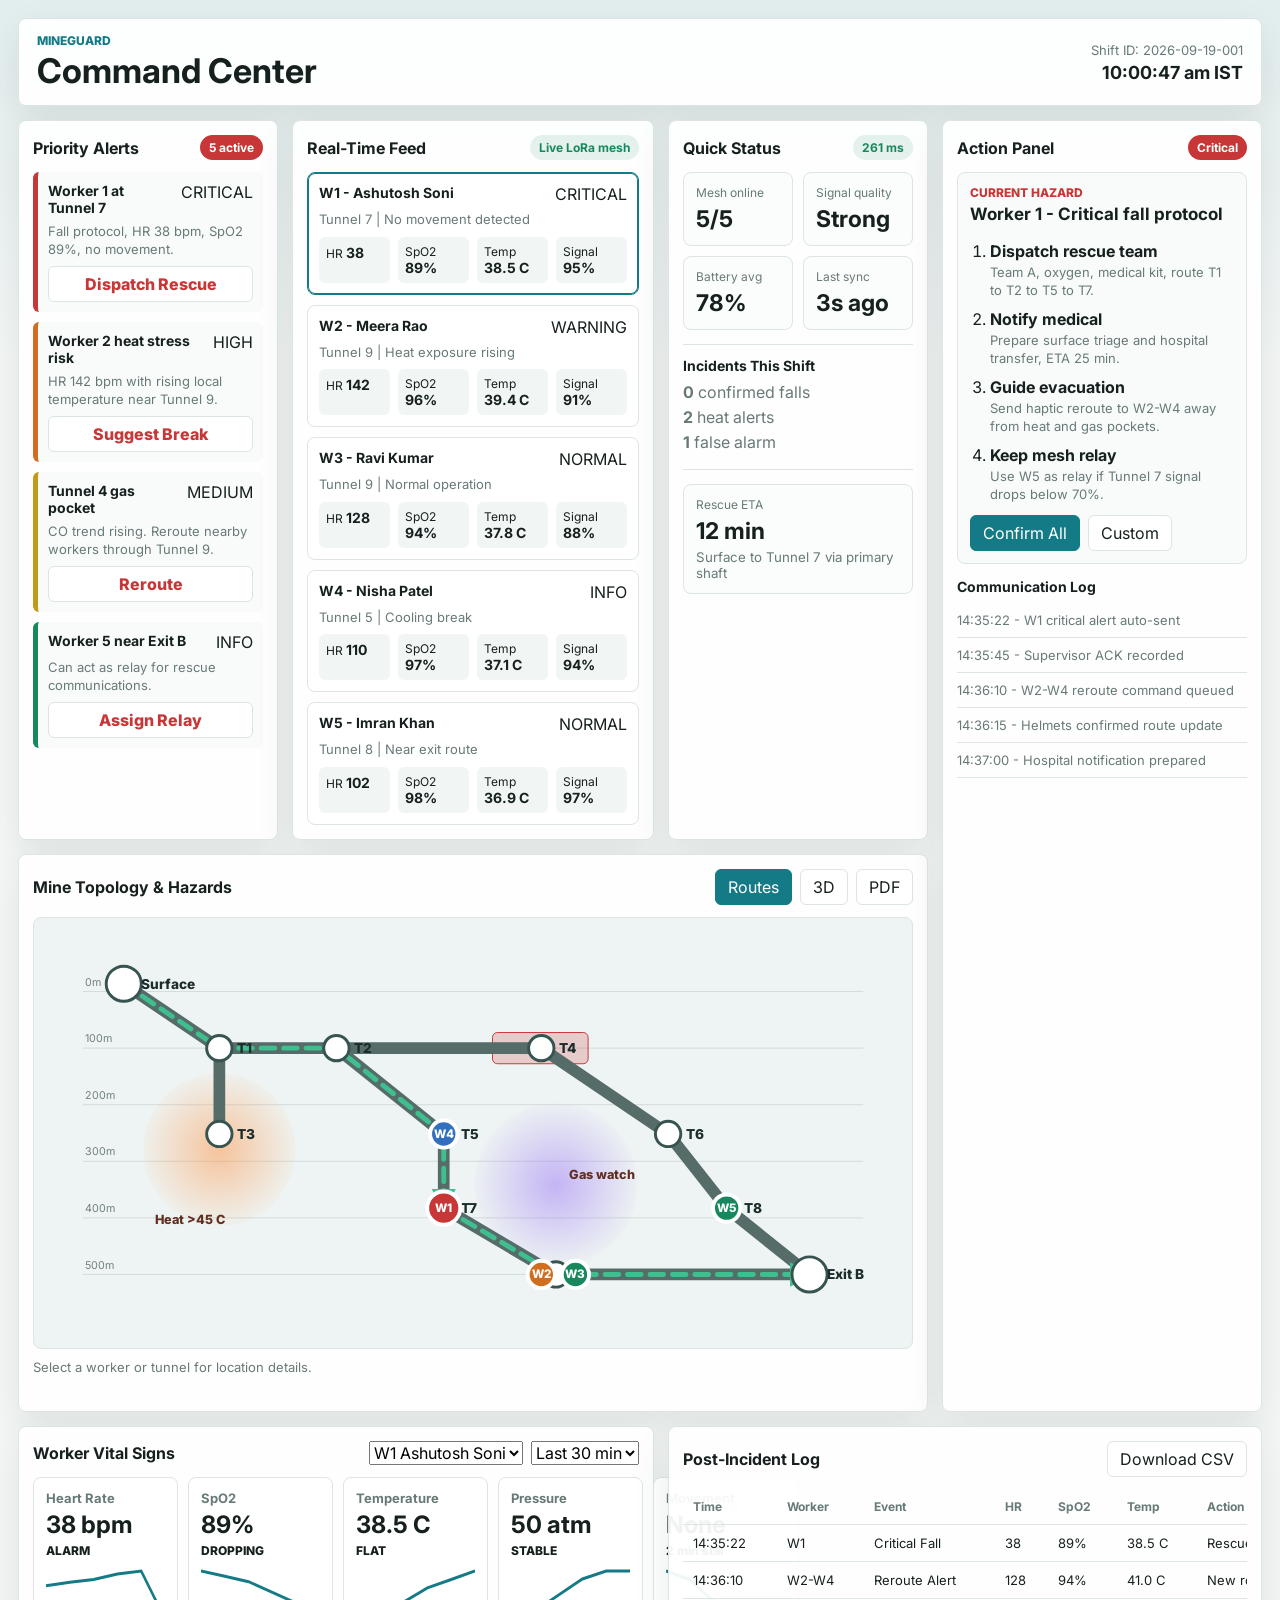
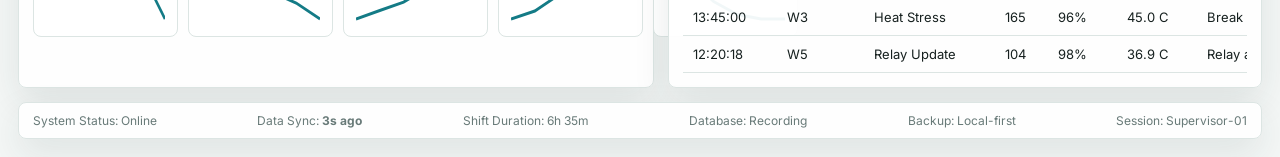
==== src/frontend/index.html @ e49c57ef "Initial MineGuard dashboard scaffold" ====
<!doctype html>
<html lang="en">
  <head>
    <meta charset="UTF-8" />
    <meta name="viewport" content="width=device-width, initial-scale=1.0" />
    <title>MineGuard Command Center</title>
    <link rel="preconnect" href="https://fonts.googleapis.com" />
    <link rel="preconnect" href="https://fonts.gstatic.com" crossorigin />
    <link
      href="https://fonts.googleapis.com/css2?family=Inter:wght@400;500;600;700;800&display=swap"
      rel="stylesheet"
    />
    <link rel="stylesheet" href="styles.css" />
  </head>
  <body>
    <div class="shell">
      <header class="topbar">
        <div>
          <p class="eyebrow">MineGuard</p>
          <h1>Command Center</h1>
        </div>
        <div class="shift">
          <span>Shift ID: 2026-09-19-001</span>
          <strong id="clock">14:35 IST</strong>
        </div>
      </header>

      <main class="dashboard">
        <section class="panel alert-panel" aria-label="Alert panel">
          <div class="panel-head">
            <h2>Priority Alerts</h2>
            <span class="count">5 active</span>
          </div>
          <div id="alerts" class="alert-list"></div>
        </section>

        <section class="panel feed-panel" aria-label="Real-time worker feed">
          <div class="panel-head">
            <h2>Real-Time Feed</h2>
            <span class="live-dot">Live LoRa mesh</span>
          </div>
          <div id="workers" class="worker-list"></div>
        </section>

        <section class="panel status-panel" aria-label="Network and shift status">
          <div class="panel-head">
            <h2>Quick Status</h2>
            <span id="latency-pill" class="signal-pill">280 ms</span>
          </div>
          <div class="metric-grid">
            <article>
              <span>Mesh online</span>
              <strong>5/5</strong>
            </article>
            <article>
              <span>Signal quality</span>
              <strong>Strong</strong>
            </article>
            <article>
              <span>Battery avg</span>
              <strong id="battery">78%</strong>
            </article>
            <article>
              <span>Last sync</span>
              <strong id="sync">2s ago</strong>
            </article>
          </div>
          <div class="incident-summary">
            <h3>Incidents This Shift</h3>
            <p><strong>0</strong> confirmed falls</p>
            <p><strong>2</strong> heat alerts</p>
            <p><strong>1</strong> false alarm</p>
          </div>
          <div class="rescue-estimate">
            <span>Rescue ETA</span>
            <strong>12 min</strong>
            <small>Surface to Tunnel 7 via primary shaft</small>
          </div>
        </section>

        <section class="panel map-panel" aria-label="Mine topology and hazards">
          <div class="panel-head">
            <h2>Mine Topology & Hazards</h2>
            <div class="map-tools">
              <button type="button" id="routesToggle" class="icon-button active" title="Show all routes">Routes</button>
              <button type="button" id="viewToggle" class="icon-button" title="Toggle depth view">3D</button>
              <button type="button" id="exportBtn" class="icon-button" title="Export rescue briefing">PDF</button>
            </div>
          </div>
          <div class="map-wrap">
            <svg id="mineMap" viewBox="0 0 900 430" role="img" aria-label="Interactive mine topology">
              <defs>
                <marker id="arrow" viewBox="0 0 10 10" refX="8" refY="5" markerWidth="5" markerHeight="5" orient="auto-start-reverse">
                  <path d="M 0 0 L 10 5 L 0 10 z" fill="#3fbf8f" />
                </marker>
                <radialGradient id="gas">
                  <stop offset="0%" stop-color="#8b5cf6" stop-opacity="0.42" />
                  <stop offset="100%" stop-color="#8b5cf6" stop-opacity="0.02" />
                </radialGradient>
                <radialGradient id="heat">
                  <stop offset="0%" stop-color="#ff8f3d" stop-opacity="0.48" />
                  <stop offset="100%" stop-color="#ff8f3d" stop-opacity="0.04" />
                </radialGradient>
              </defs>
              <g id="depthGrid"></g>
              <g id="hazardsLayer"></g>
              <g id="tunnelsLayer"></g>
              <g id="routesLayer"></g>
              <g id="nodesLayer"></g>
              <g id="workersLayer"></g>
            </svg>
          </div>
          <div id="mapDetails" class="map-details">Select a worker or tunnel for location details.</div>
        </section>

        <section class="panel vitals-panel" aria-label="Worker vital signs">
          <div class="panel-head">
            <h2>Worker Vital Signs</h2>
            <div class="selectors">
              <select id="workerSelect" aria-label="Select worker"></select>
              <select id="rangeSelect" aria-label="Select time range">
                <option>Last 30 min</option>
                <option>Last 5 min</option>
                <option>Full shift</option>
              </select>
            </div>
          </div>
          <div id="vitals" class="vitals-grid"></div>
        </section>

        <aside class="panel action-panel" aria-label="Recommended actions">
          <div class="panel-head">
            <h2>Action Panel</h2>
            <span class="severity-chip">Critical</span>
          </div>
          <div class="action-card">
            <p class="action-kicker">Current Hazard</p>
            <h3>Worker 1 - Critical fall protocol</h3>
            <ol>
              <li><strong>Dispatch rescue team</strong><span>Team A, oxygen, medical kit, route T1 to T2 to T5 to T7.</span></li>
              <li><strong>Notify medical</strong><span>Prepare surface triage and hospital transfer, ETA 25 min.</span></li>
              <li><strong>Guide evacuation</strong><span>Send haptic reroute to W2-W4 away from heat and gas pockets.</span></li>
              <li><strong>Keep mesh relay</strong><span>Use W5 as relay if Tunnel 7 signal drops below 70%.</span></li>
            </ol>
            <div class="action-row">
              <button type="button" class="primary">Confirm All</button>
              <button type="button">Custom</button>
            </div>
          </div>
          <div class="comm-log">
            <h3>Communication Log</h3>
            <div id="log"></div>
          </div>
        </aside>

        <section class="panel history-panel" aria-label="Historical event log">
          <div class="panel-head">
            <h2>Post-Incident Log</h2>
            <button type="button" id="csvBtn">Download CSV</button>
          </div>
          <div class="table-wrap">
            <table>
              <thead>
                <tr>
                  <th>Time</th>
                  <th>Worker</th>
                  <th>Event</th>
                  <th>HR</th>
                  <th>SpO2</th>
                  <th>Temp</th>
                  <th>Action</th>
                </tr>
              </thead>
              <tbody id="history"></tbody>
            </table>
          </div>
        </section>
      </main>

      <footer class="statusbar">
        <span>System Status: Online</span>
        <span>Data Sync: <strong id="footerSync">2s</strong></span>
        <span>Shift Duration: 6h 35m</span>
        <span>Database: Recording</span>
        <span>Backup: Local-first</span>
        <span>Session: Supervisor-01</span>
      </footer>
    </div>
    <script src="app.js"></script>
  </body>
</html>
---- src/frontend/styles.css ----
:root {
  --bg: #f4f7f6;
  --panel: #ffffff;
  --ink: #16201f;
  --muted: #687a78;
  --line: #dce5e3;
  --green: #17885e;
  --teal: #147b86;
  --red: #c83737;
  --orange: #cf6e21;
  --yellow: #c39a18;
  --blue: #326fbd;
  --violet: #7554b8;
  --shadow: 0 14px 36px rgba(27, 48, 45, 0.1);
}

* {
  box-sizing: border-box;
}

body {
  margin: 0;
  font-family: Inter, system-ui, -apple-system, BlinkMacSystemFont, "Segoe UI", sans-serif;
  color: var(--ink);
  background:
    linear-gradient(180deg, rgba(20, 123, 134, 0.08), transparent 360px),
    var(--bg);
}

button,
select {
  font: inherit;
}

button {
  border: 1px solid var(--line);
  background: #fff;
  color: var(--ink);
  border-radius: 6px;
  min-height: 36px;
  padding: 0 12px;
  cursor: pointer;
}

button:hover {
  border-color: var(--teal);
}

.shell {
  min-height: 100vh;
  padding: 18px;
  display: flex;
  flex-direction: column;
  gap: 14px;
}

.topbar,
.statusbar,
.panel {
  border: 1px solid var(--line);
  background: rgba(255, 255, 255, 0.94);
  box-shadow: var(--shadow);
}

.topbar {
  display: flex;
  justify-content: space-between;
  align-items: center;
  padding: 14px 18px;
  border-radius: 8px;
}

.eyebrow {
  margin: 0 0 2px;
  color: var(--teal);
  font-size: 12px;
  font-weight: 800;
  letter-spacing: 0;
  text-transform: uppercase;
}

h1,
h2,
h3,
p {
  margin-top: 0;
}

h1 {
  margin-bottom: 0;
  font-size: clamp(24px, 3vw, 34px);
  letter-spacing: 0;
}

.shift {
  display: flex;
  flex-direction: column;
  align-items: flex-end;
  gap: 4px;
  color: var(--muted);
  font-size: 13px;
}

.shift strong {
  color: var(--ink);
  font-size: 18px;
}

.dashboard {
  display: grid;
  grid-template-columns: minmax(260px, 0.9fr) minmax(360px, 1.35fr) minmax(260px, 0.9fr) minmax(320px, 1fr);
  grid-template-areas:
    "alerts feed status actions"
    "map map map actions"
    "vitals vitals history history";
  gap: 14px;
}

.panel {
  border-radius: 8px;
  padding: 14px;
  min-width: 0;
}

.panel-head {
  display: flex;
  justify-content: space-between;
  align-items: center;
  gap: 12px;
  margin-bottom: 12px;
}

.panel-head h2 {
  margin: 0;
  font-size: 16px;
}

.alert-panel { grid-area: alerts; }
.feed-panel { grid-area: feed; }
.status-panel { grid-area: status; }
.map-panel { grid-area: map; }
.vitals-panel { grid-area: vitals; }
.action-panel { grid-area: actions; }
.history-panel { grid-area: history; }

.count,
.signal-pill,
.live-dot,
.severity-chip {
  border-radius: 999px;
  padding: 5px 9px;
  font-size: 12px;
  font-weight: 700;
  white-space: nowrap;
}

.count,
.severity-chip {
  color: #fff;
  background: var(--red);
}

.signal-pill,
.live-dot {
  color: var(--green);
  background: rgba(23, 136, 94, 0.11);
}

.alert-list,
.worker-list,
.vitals-grid {
  display: grid;
  gap: 10px;
}

.alert {
  border-left: 5px solid var(--green);
  background: #f8fbfa;
  border-radius: 6px;
  padding: 10px;
}

.alert.critical { border-color: var(--red); }
.alert.high { border-color: var(--orange); }
.alert.medium { border-color: var(--yellow); }
.alert.info { border-color: var(--green); }

.alert header,
.worker-card header {
  display: flex;
  justify-content: space-between;
  gap: 10px;
  margin-bottom: 7px;
}

.alert strong,
.worker-card strong {
  font-size: 14px;
}

.alert p,
.worker-card p {
  margin-bottom: 8px;
  color: var(--muted);
  font-size: 13px;
  line-height: 1.35;
}

.alert button {
  width: 100%;
  color: var(--red);
  font-weight: 800;
}

.worker-card {
  border: 1px solid var(--line);
  border-radius: 8px;
  padding: 11px;
  background: #fff;
  cursor: pointer;
}

.worker-card.selected {
  border-color: var(--teal);
  box-shadow: inset 0 0 0 1px var(--teal);
}

.vital-row {
  display: grid;
  grid-template-columns: repeat(4, 1fr);
  gap: 8px;
  font-size: 12px;
}

.vital-row span {
  padding: 7px;
  border-radius: 6px;
  background: #f1f6f5;
  min-width: 0;
}

.metric-grid {
  display: grid;
  grid-template-columns: repeat(2, minmax(0, 1fr));
  gap: 10px;
}

.metric-grid article,
.rescue-estimate {
  border: 1px solid var(--line);
  border-radius: 8px;
  padding: 12px;
  background: #fbfdfc;
}

.metric-grid span,
.rescue-estimate span {
  display: block;
  color: var(--muted);
  font-size: 12px;
  margin-bottom: 5px;
}

.metric-grid strong,
.rescue-estimate strong {
  font-size: 23px;
}

.incident-summary {
  margin: 14px 0;
  padding: 12px 0;
  border-top: 1px solid var(--line);
  border-bottom: 1px solid var(--line);
}

.incident-summary h3,
.comm-log h3 {
  font-size: 14px;
  margin-bottom: 8px;
}

.incident-summary p {
  margin: 5px 0;
  color: var(--muted);
}

.rescue-estimate small {
  display: block;
  color: var(--muted);
  margin-top: 4px;
}

.map-tools,
.selectors,
.action-row {
  display: flex;
  gap: 8px;
  align-items: center;
  flex-wrap: wrap;
}

.icon-button.active,
.primary {
  color: #fff;
  background: var(--teal);
  border-color: var(--teal);
}

.map-wrap {
  border: 1px solid var(--line);
  border-radius: 8px;
  background: #eef4f3;
  overflow: hidden;
}

svg {
  display: block;
  width: 100%;
  height: clamp(320px, 36vw, 430px);
}

.tunnel {
  stroke: #566c69;
  stroke-width: 12;
  stroke-linecap: round;
  fill: none;
}

.route {
  stroke: #3fbf8f;
  stroke-width: 5;
  stroke-linecap: round;
  fill: none;
  stroke-dasharray: 14 9;
  marker-end: url(#arrow);
  animation: routeFlow 1.2s linear infinite;
}

@keyframes routeFlow {
  to { stroke-dashoffset: -23; }
}

.node {
  fill: #fff;
  stroke: #375451;
  stroke-width: 3;
}

.node-label {
  font-size: 14px;
  font-weight: 800;
  fill: #1c2c2a;
}

.worker {
  cursor: pointer;
}

.worker circle {
  stroke: #fff;
  stroke-width: 4;
}

.worker text {
  fill: #fff;
  font-weight: 800;
  font-size: 12px;
  text-anchor: middle;
  dominant-baseline: central;
}

.hazard-label {
  font-size: 13px;
  font-weight: 800;
  fill: #612f21;
}

.depth-line {
  stroke: rgba(40, 70, 67, 0.14);
  stroke-width: 1;
}

.map-details {
  min-height: 38px;
  margin-top: 10px;
  color: var(--muted);
  font-size: 13px;
}

.vitals-grid {
  grid-template-columns: repeat(5, minmax(145px, 1fr));
}

.vital-card {
  border: 1px solid var(--line);
  border-radius: 8px;
  padding: 12px;
  background: #fff;
}

.vital-card h3 {
  margin-bottom: 4px;
  font-size: 13px;
  color: var(--muted);
}

.vital-card strong {
  font-size: 24px;
}

.trend {
  display: block;
  margin: 4px 0 8px;
  font-size: 12px;
  font-weight: 800;
}

.spark {
  width: 100%;
  height: 58px;
}

.spark path {
  fill: none;
  stroke: var(--teal);
  stroke-width: 3;
}

.action-card {
  background: #f8fbfa;
  border: 1px solid var(--line);
  border-radius: 8px;
  padding: 12px;
}

.action-kicker {
  margin-bottom: 4px;
  color: var(--red);
  font-size: 12px;
  font-weight: 800;
  text-transform: uppercase;
}

.action-card h3 {
  font-size: 17px;
}

.action-card ol {
  margin: 0 0 12px 20px;
  padding: 0;
}

.action-card li {
  margin-bottom: 10px;
}

.action-card li span {
  display: block;
  margin-top: 3px;
  color: var(--muted);
  font-size: 13px;
  line-height: 1.35;
}

.comm-log {
  margin-top: 14px;
}

.log-line {
  border-bottom: 1px solid var(--line);
  padding: 9px 0;
  font-size: 13px;
  color: var(--muted);
}

.table-wrap {
  overflow: auto;
}

table {
  width: 100%;
  border-collapse: collapse;
  min-width: 720px;
  font-size: 13px;
}

th,
td {
  text-align: left;
  padding: 10px;
  border-bottom: 1px solid var(--line);
}

th {
  color: var(--muted);
  font-size: 12px;
}

.statusbar {
  display: flex;
  gap: 14px;
  flex-wrap: wrap;
  justify-content: space-between;
  padding: 10px 14px;
  border-radius: 8px;
  color: var(--muted);
  font-size: 12px;
}

@media (max-width: 1200px) {
  .dashboard {
    grid-template-columns: 1fr 1fr;
    grid-template-areas:
      "alerts status"
      "feed actions"
      "map map"
      "vitals vitals"
      "history history";
  }

  .vitals-grid {
    grid-template-columns: repeat(3, minmax(145px, 1fr));
  }
}

@media (max-width: 760px) {
  .shell {
    padding: 10px;
  }

  .topbar {
    align-items: flex-start;
    flex-direction: column;
  }

  .shift {
    align-items: flex-start;
  }

  .dashboard {
    grid-template-columns: 1fr;
    grid-template-areas:
      "alerts"
      "feed"
      "status"
      "map"
      "vitals"
      "actions"
      "history";
  }

  .vital-row,
  .metric-grid,
  .vitals-grid {
    grid-template-columns: 1fr;
  }
}
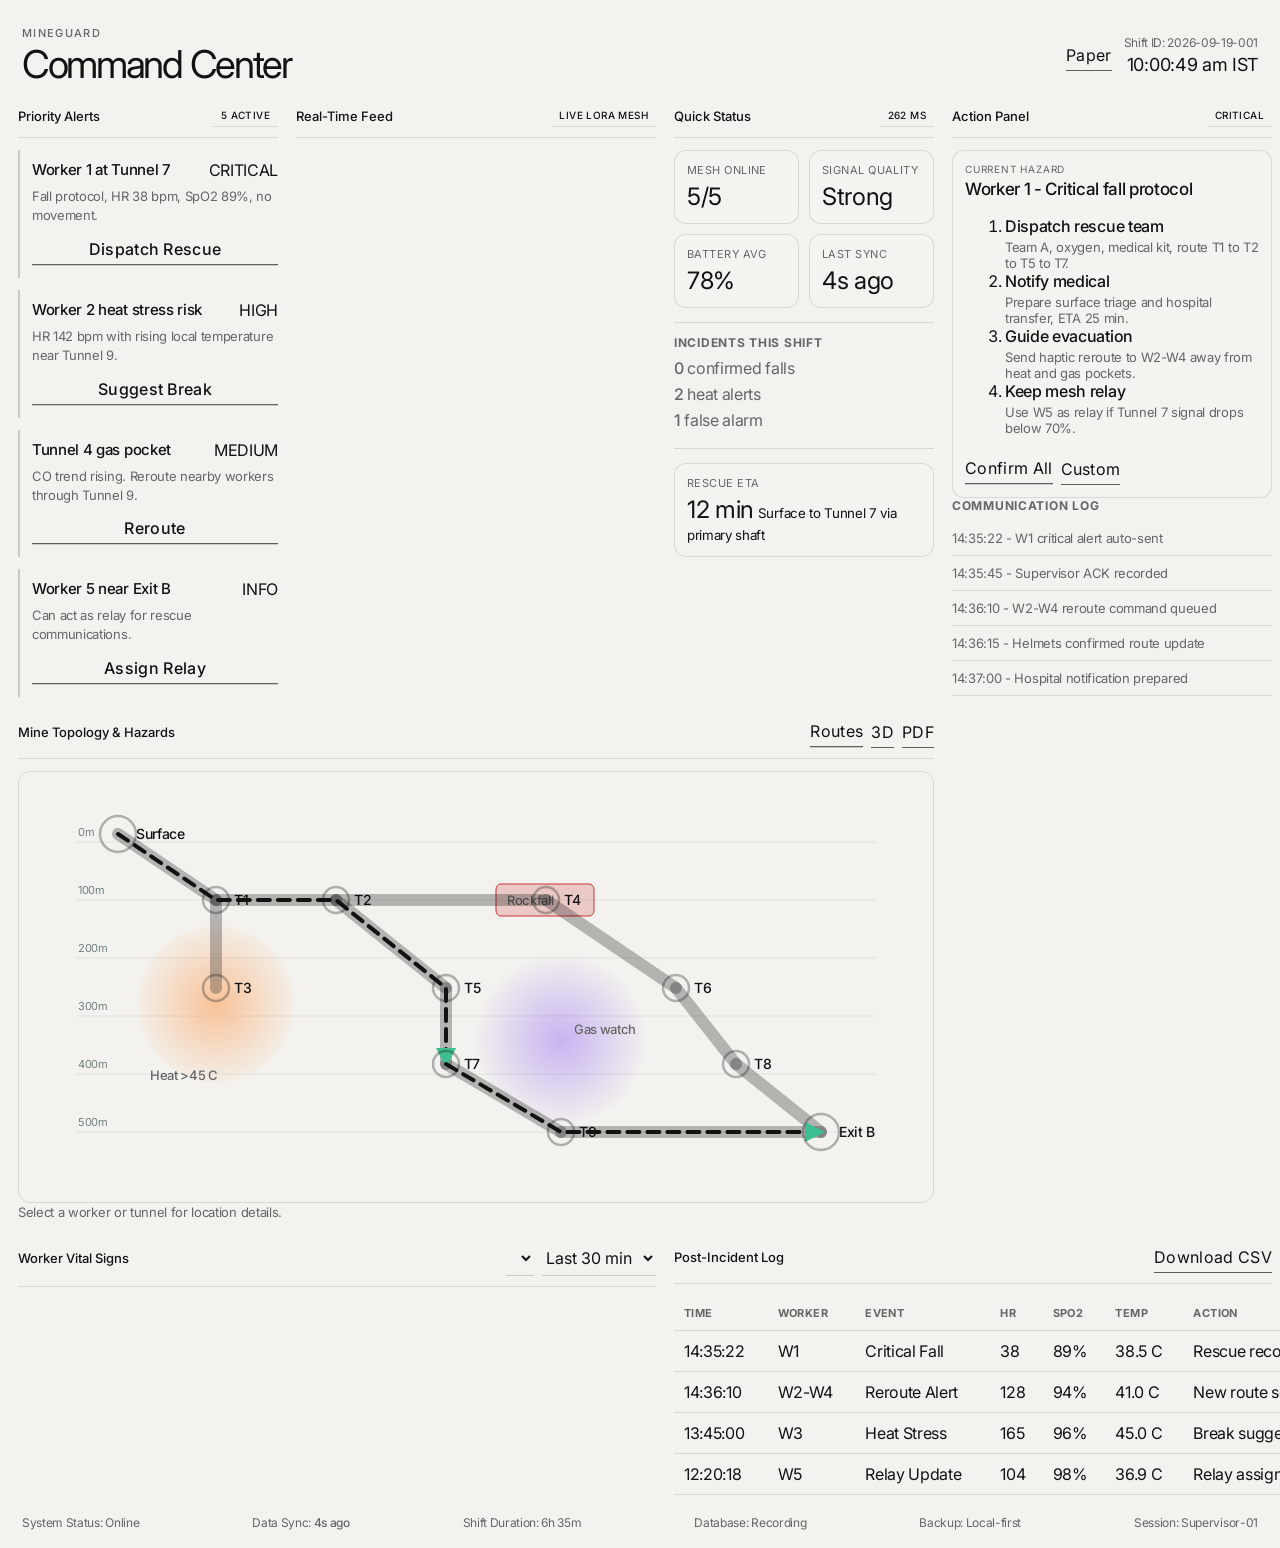
==== commit c57ef9fa: "feat: sync dashboard with live backend and risk logic" ====
--- a/src/frontend/index.html
+++ b/src/frontend/index.html
@@ -19,9 +19,12 @@
           <p class="eyebrow">MineGuard</p>
           <h1>Command Center</h1>
         </div>
-        <div class="shift">
-          <span>Shift ID: 2026-09-19-001</span>
-          <strong id="clock">14:35 IST</strong>
+        <div class="header-actions">
+          <button id="themeToggle" type="button" aria-label="Toggle theme">Paper</button>
+          <div class="shift">
+            <span>Shift ID: 2026-09-19-001</span>
+            <strong id="clock">14:35 IST</strong>
+          </div>
         </div>
       </header>
 
--- a/src/frontend/styles.css
+++ b/src/frontend/styles.css
@@ -1,30 +1,47 @@
 :root {
-  --bg: #f4f7f6;
-  --panel: #ffffff;
-  --ink: #16201f;
-  --muted: #687a78;
-  --line: #dce5e3;
-  --green: #17885e;
-  --teal: #147b86;
-  --red: #c83737;
-  --orange: #cf6e21;
-  --yellow: #c39a18;
-  --blue: #326fbd;
-  --violet: #7554b8;
-  --shadow: 0 14px 36px rgba(27, 48, 45, 0.1);
-}
-
-* {
-  box-sizing: border-box;
-}
+  --bg: #f3f2ee;
+  --ink: #121212;
+  --muted: #666;
+  --line: rgba(17, 17, 17, 0.12);
+  --line-strong: rgba(17, 17, 17, 0.18);
+  --panel: rgba(255, 255, 255, 0.12);
+}
+
+body[data-theme="mono"] {
+  --bg: #111111;
+  --ink: #f0f0f0;
+  --muted: #bbb;
+  --line: rgba(255, 255, 255, 0.12);
+  --line-strong: rgba(255, 255, 255, 0.18);
+  --panel: rgba(255, 255, 255, 0.02);
+}
+
+body[data-theme="paper"] {
+  --bg: #f3f2ee;
+  --ink: #121212;
+  --muted: #666;
+  --line: rgba(17, 17, 17, 0.12);
+  --line-strong: rgba(17, 17, 17, 0.18);
+  --panel: rgba(255, 255, 255, 0.12);
+}
+
+body[data-theme="dark"] {
+  --bg: #0d0f11;
+  --ink: #edf3f3;
+  --muted: #9da8ad;
+  --line: rgba(255, 255, 255, 0.08);
+  --line-strong: rgba(255, 255, 255, 0.15);
+  --panel: rgba(255, 255, 255, 0.02);
+}
+
+* { box-sizing: border-box; }
 
 body {
   margin: 0;
+  background: var(--bg);
+  color: var(--ink);
   font-family: Inter, system-ui, -apple-system, BlinkMacSystemFont, "Segoe UI", sans-serif;
-  color: var(--ink);
-  background:
-    linear-gradient(180deg, rgba(20, 123, 134, 0.08), transparent 360px),
-    var(--bg);
+  letter-spacing: -0.02em;
 }
 
 button,
@@ -33,63 +50,104 @@
 }
 
 button {
-  border: 1px solid var(--line);
-  background: #fff;
-  color: var(--ink);
-  border-radius: 6px;
-  min-height: 36px;
-  padding: 0 12px;
+  position: relative;
+  border: 0;
+  background: transparent;
+  color: var(--ink);
+  border-radius: 0;
+  min-height: 30px;
+  padding: 6px 0;
   cursor: pointer;
+  letter-spacing: 0.02em;
+  transition: color 180ms ease, transform 180ms ease, background 180ms ease;
+  box-shadow: none;
+}
+
+button::after {
+  content: "";
+  position: absolute;
+  left: 0;
+  right: 0;
+  bottom: 0;
+  height: 1px;
+  background: currentColor;
+  opacity: 0.65;
+  transition: opacity 180ms ease, transform 180ms ease;
 }
 
 button:hover {
-  border-color: var(--teal);
-}
+  background: linear-gradient(135deg, #111111 0%, #4b4b4b 42%, #9d8c6b 100%);
+  color: #f6f3ee;
+  padding-left: 10px;
+  padding-right: 10px;
+  transform: translateY(-1px);
+}
+
+button:hover::after {
+  opacity: 0;
+}
+
+select {
+  background: transparent;
+  border: 0;
+  border-bottom: 1px solid var(--line-strong);
+  color: var(--ink);
+  border-radius: 0;
+  padding: 6px 8px 6px 0;
+  min-height: 30px;
+}
+
+strong { font-weight: 500; }
 
 .shell {
   min-height: 100vh;
   padding: 18px;
   display: flex;
   flex-direction: column;
-  gap: 14px;
+  gap: 12px;
 }
 
 .topbar,
 .statusbar,
 .panel {
-  border: 1px solid var(--line);
-  background: rgba(255, 255, 255, 0.94);
-  box-shadow: var(--shadow);
+  border: 0;
+  background: transparent;
+  box-shadow: none;
 }
 
 .topbar {
   display: flex;
   justify-content: space-between;
   align-items: center;
-  padding: 14px 18px;
-  border-radius: 8px;
+  padding: 8px 4px 10px;
+}
+
+.header-actions {
+  display: flex;
+  align-items: center;
+  gap: 12px;
 }
 
 .eyebrow {
-  margin: 0 0 2px;
-  color: var(--teal);
-  font-size: 12px;
-  font-weight: 800;
-  letter-spacing: 0;
-  text-transform: uppercase;
+  margin: 0 0 5px;
+  color: var(--muted);
+  font-size: 11px;
+  letter-spacing: 0.12em;
+  text-transform: uppercase;
+  font-weight: 500;
 }
 
 h1,
 h2,
 h3,
-p {
-  margin-top: 0;
-}
+p { margin-top: 0; }
 
 h1 {
   margin-bottom: 0;
-  font-size: clamp(24px, 3vw, 34px);
-  letter-spacing: 0;
+  font-size: clamp(30px, 3vw, 44px);
+  font-weight: 400;
+  letter-spacing: -0.06em;
+  line-height: 1;
 }
 
 .shift {
@@ -98,12 +156,13 @@
   align-items: flex-end;
   gap: 4px;
   color: var(--muted);
-  font-size: 13px;
+  font-size: 12px;
 }
 
 .shift strong {
   color: var(--ink);
   font-size: 18px;
+  font-weight: 400;
 }
 
 .dashboard {
@@ -113,12 +172,11 @@
     "alerts feed status actions"
     "map map map actions"
     "vitals vitals history history";
-  gap: 14px;
+  gap: 18px;
 }
 
 .panel {
-  border-radius: 8px;
-  padding: 14px;
+  padding: 0;
   min-width: 0;
 }
 
@@ -128,11 +186,17 @@
   align-items: center;
   gap: 12px;
   margin-bottom: 12px;
+  padding-bottom: 10px;
+  border-bottom: 1px solid var(--line);
 }
 
 .panel-head h2 {
   margin: 0;
-  font-size: 16px;
+  font-size: 13px;
+  color: var(--ink);
+  font-weight: 500;
+  letter-spacing: 0;
+  text-transform: none;
 }
 
 .alert-panel { grid-area: alerts; }
@@ -147,43 +211,32 @@
 .signal-pill,
 .live-dot,
 .severity-chip {
-  border-radius: 999px;
-  padding: 5px 9px;
-  font-size: 12px;
-  font-weight: 700;
-  white-space: nowrap;
-}
-
-.count,
-.severity-chip {
-  color: #fff;
-  background: var(--red);
-}
-
-.signal-pill,
-.live-dot {
-  color: var(--green);
-  background: rgba(23, 136, 94, 0.11);
+  border-radius: 0;
+  padding: 4px 8px 5px;
+  font-size: 10px;
+  font-weight: 500;
+  letter-spacing: 0.04em;
+  text-transform: uppercase;
+  border: 0;
+  border-bottom: 1px solid var(--line);
+  background: transparent;
+  color: var(--ink);
 }
 
 .alert-list,
 .worker-list,
 .vitals-grid {
   display: grid;
-  gap: 10px;
+  gap: 12px;
 }
 
 .alert {
-  border-left: 5px solid var(--green);
-  background: #f8fbfa;
-  border-radius: 6px;
-  padding: 10px;
-}
-
-.alert.critical { border-color: var(--red); }
-.alert.high { border-color: var(--orange); }
-.alert.medium { border-color: var(--yellow); }
-.alert.info { border-color: var(--green); }
+  border: 0;
+  border-left: 2px solid var(--line-strong);
+  padding: 10px 0 12px 12px;
+  background: transparent;
+  border-radius: 0;
+}
 
 .alert header,
 .worker-card header {
@@ -195,7 +248,8 @@
 
 .alert strong,
 .worker-card strong {
-  font-size: 14px;
+  font-size: 15px;
+  font-weight: 500;
 }
 
 .alert p,
@@ -203,40 +257,46 @@
   margin-bottom: 8px;
   color: var(--muted);
   font-size: 13px;
-  line-height: 1.35;
+  line-height: 1.45;
 }
 
 .alert button {
   width: 100%;
-  color: var(--red);
-  font-weight: 800;
+  color: var(--ink);
+  font-weight: 500;
+  background: transparent;
+  border: 0;
+  border-bottom: 1px solid var(--line-strong);
+  border-radius: 0;
 }
 
 .worker-card {
-  border: 1px solid var(--line);
-  border-radius: 8px;
-  padding: 11px;
-  background: #fff;
+  border: 0;
+  border-bottom: 1px solid var(--line);
+  padding: 10px 0 12px;
+  background: transparent;
+  border-radius: 0;
   cursor: pointer;
 }
 
 .worker-card.selected {
-  border-color: var(--teal);
-  box-shadow: inset 0 0 0 1px var(--teal);
+  border-color: var(--line-strong);
+  background: transparent;
 }
 
 .vital-row {
   display: grid;
   grid-template-columns: repeat(4, 1fr);
   gap: 8px;
+}
+
+.vital-row span {
+  padding: 8px 7px;
+  border: 1px solid var(--line);
+  border-radius: 10px;
+  background: var(--panel);
+  color: var(--muted);
   font-size: 12px;
-}
-
-.vital-row span {
-  padding: 7px;
-  border-radius: 6px;
-  background: #f1f6f5;
-  min-width: 0;
 }
 
 .metric-grid {
@@ -248,22 +308,25 @@
 .metric-grid article,
 .rescue-estimate {
   border: 1px solid var(--line);
-  border-radius: 8px;
+  border-radius: 12px;
   padding: 12px;
-  background: #fbfdfc;
+  background: var(--panel);
 }
 
 .metric-grid span,
 .rescue-estimate span {
   display: block;
   color: var(--muted);
-  font-size: 12px;
+  font-size: 11px;
   margin-bottom: 5px;
+  letter-spacing: 0.04em;
+  text-transform: uppercase;
 }
 
 .metric-grid strong,
 .rescue-estimate strong {
-  font-size: 23px;
+  font-size: 24px;
+  font-weight: 400;
 }
 
 .incident-summary {
@@ -275,19 +338,16 @@
 
 .incident-summary h3,
 .comm-log h3 {
-  font-size: 14px;
+  font-size: 12px;
   margin-bottom: 8px;
+  letter-spacing: 0.06em;
+  text-transform: uppercase;
+  color: var(--muted);
 }
 
 .incident-summary p {
-  margin: 5px 0;
-  color: var(--muted);
-}
-
-.rescue-estimate small {
-  display: block;
-  color: var(--muted);
-  margin-top: 4px;
+  margin: 6px 0;
+  color: var(--muted);
 }
 
 .map-tools,
@@ -301,15 +361,16 @@
 
 .icon-button.active,
 .primary {
-  color: #fff;
-  background: var(--teal);
-  border-color: var(--teal);
+  background: transparent;
+  border: 0;
+  border-bottom: 1px solid var(--line-strong);
+  color: var(--ink);
 }
 
 .map-wrap {
   border: 1px solid var(--line);
-  border-radius: 8px;
-  background: #eef4f3;
+  border-radius: 12px;
+  background: transparent;
   overflow: hidden;
 }
 
@@ -317,141 +378,65 @@
   display: block;
   width: 100%;
   height: clamp(320px, 36vw, 430px);
-}
-
-.tunnel {
-  stroke: #566c69;
-  stroke-width: 12;
-  stroke-linecap: round;
-  fill: none;
-}
-
-.route {
-  stroke: #3fbf8f;
-  stroke-width: 5;
-  stroke-linecap: round;
-  fill: none;
-  stroke-dasharray: 14 9;
-  marker-end: url(#arrow);
-  animation: routeFlow 1.2s linear infinite;
-}
-
-@keyframes routeFlow {
-  to { stroke-dashoffset: -23; }
-}
-
-.node {
-  fill: #fff;
-  stroke: #375451;
-  stroke-width: 3;
-}
-
-.node-label {
-  font-size: 14px;
-  font-weight: 800;
-  fill: #1c2c2a;
-}
-
-.worker {
-  cursor: pointer;
-}
-
-.worker circle {
-  stroke: #fff;
-  stroke-width: 4;
-}
-
-.worker text {
-  fill: #fff;
-  font-weight: 800;
-  font-size: 12px;
-  text-anchor: middle;
-  dominant-baseline: central;
-}
-
-.hazard-label {
-  font-size: 13px;
-  font-weight: 800;
-  fill: #612f21;
-}
-
-.depth-line {
-  stroke: rgba(40, 70, 67, 0.14);
-  stroke-width: 1;
-}
-
-.map-details {
-  min-height: 38px;
-  margin-top: 10px;
-  color: var(--muted);
-  font-size: 13px;
-}
-
-.vitals-grid {
-  grid-template-columns: repeat(5, minmax(145px, 1fr));
-}
+  background: transparent;
+}
+
+.tunnel { stroke: rgba(17,17,17,0.28); stroke-width: 12; stroke-linecap: round; fill: none; }
+.route { stroke: var(--ink); stroke-width: 4; stroke-linecap: round; fill: none; stroke-dasharray: 12 8; marker-end: url(#arrow); }
+.node { fill: transparent; stroke: rgba(17,17,17,0.3); stroke-width: 2.5; }
+.node-label { font-size: 14px; font-weight: 500; fill: var(--ink); }
+.worker circle { stroke: rgba(17,17,17,0.18); stroke-width: 3; }
+.worker text { fill: #ffffff; font-weight: 600; font-size: 12px; text-anchor: middle; dominant-baseline: central; }
+.hazard-label { font-size: 13px; font-weight: 500; fill: var(--muted); }
+.depth-line { stroke: rgba(17,17,17,0.08); stroke-width: 1; }
+.map-details { color: var(--muted); font-size: 13px; line-height: 1.5; }
+
+.vitals-grid { grid-template-columns: repeat(5, minmax(145px, 1fr)); }
 
 .vital-card {
   border: 1px solid var(--line);
-  border-radius: 8px;
+  border-radius: 12px;
   padding: 12px;
-  background: #fff;
+  background: var(--panel);
 }
 
 .vital-card h3 {
   margin-bottom: 4px;
-  font-size: 13px;
-  color: var(--muted);
-}
-
-.vital-card strong {
-  font-size: 24px;
-}
+  font-size: 11px;
+  letter-spacing: 0.04em;
+  text-transform: uppercase;
+  color: var(--muted);
+}
+
+.vital-card strong { font-size: 24px; font-weight: 400; }
 
 .trend {
   display: block;
   margin: 4px 0 8px;
+  color: var(--muted);
   font-size: 12px;
-  font-weight: 800;
-}
-
-.spark {
-  width: 100%;
-  height: 58px;
-}
-
-.spark path {
-  fill: none;
-  stroke: var(--teal);
-  stroke-width: 3;
-}
+}
+
+.spark path { fill: none; stroke: var(--ink); stroke-width: 2.5; }
 
 .action-card {
-  background: #f8fbfa;
   border: 1px solid var(--line);
-  border-radius: 8px;
+  border-radius: 12px;
   padding: 12px;
+  background: var(--panel);
 }
 
 .action-kicker {
   margin-bottom: 4px;
-  color: var(--red);
-  font-size: 12px;
-  font-weight: 800;
+  color: var(--muted);
+  font-size: 10px;
+  letter-spacing: 0.08em;
   text-transform: uppercase;
 }
 
 .action-card h3 {
   font-size: 17px;
-}
-
-.action-card ol {
-  margin: 0 0 12px 20px;
-  padding: 0;
-}
-
-.action-card li {
-  margin-bottom: 10px;
+  font-weight: 500;
 }
 
 .action-card li span {
@@ -459,33 +444,22 @@
   margin-top: 3px;
   color: var(--muted);
   font-size: 13px;
-  line-height: 1.35;
-}
-
-.comm-log {
-  margin-top: 14px;
 }
 
 .log-line {
   border-bottom: 1px solid var(--line);
   padding: 9px 0;
+  color: var(--muted);
   font-size: 13px;
-  color: var(--muted);
-}
-
-.table-wrap {
-  overflow: auto;
 }
 
 table {
   width: 100%;
   border-collapse: collapse;
   min-width: 720px;
-  font-size: 13px;
-}
-
-th,
-td {
+}
+
+th, td {
   text-align: left;
   padding: 10px;
   border-bottom: 1px solid var(--line);
@@ -493,18 +467,19 @@
 
 th {
   color: var(--muted);
+  font-size: 11px;
+  letter-spacing: 0.04em;
+  text-transform: uppercase;
+}
+
+.statusbar {
+  display: flex;
+  gap: 14px;
+  justify-content: space-between;
+  flex-wrap: wrap;
+  color: var(--muted);
   font-size: 12px;
-}
-
-.statusbar {
-  display: flex;
-  gap: 14px;
-  flex-wrap: wrap;
-  justify-content: space-between;
-  padding: 10px 14px;
-  border-radius: 8px;
-  color: var(--muted);
-  font-size: 12px;
+  padding: 8px 4px 0;
 }
 
 @media (max-width: 1200px) {
@@ -517,26 +492,12 @@
       "vitals vitals"
       "history history";
   }
-
-  .vitals-grid {
-    grid-template-columns: repeat(3, minmax(145px, 1fr));
-  }
 }
 
 @media (max-width: 760px) {
-  .shell {
-    padding: 10px;
-  }
-
-  .topbar {
-    align-items: flex-start;
-    flex-direction: column;
-  }
-
-  .shift {
-    align-items: flex-start;
-  }
-
+  .shell { padding: 10px; }
+  .topbar, .header-actions { align-items: flex-start; flex-direction: column; }
+  .shift { align-items: flex-start; }
   .dashboard {
     grid-template-columns: 1fr;
     grid-template-areas:
@@ -548,10 +509,5 @@
       "actions"
       "history";
   }
-
-  .vital-row,
-  .metric-grid,
-  .vitals-grid {
-    grid-template-columns: 1fr;
-  }
-}
+  .vital-row, .metric-grid, .vitals-grid { grid-template-columns: 1fr; }
+}
